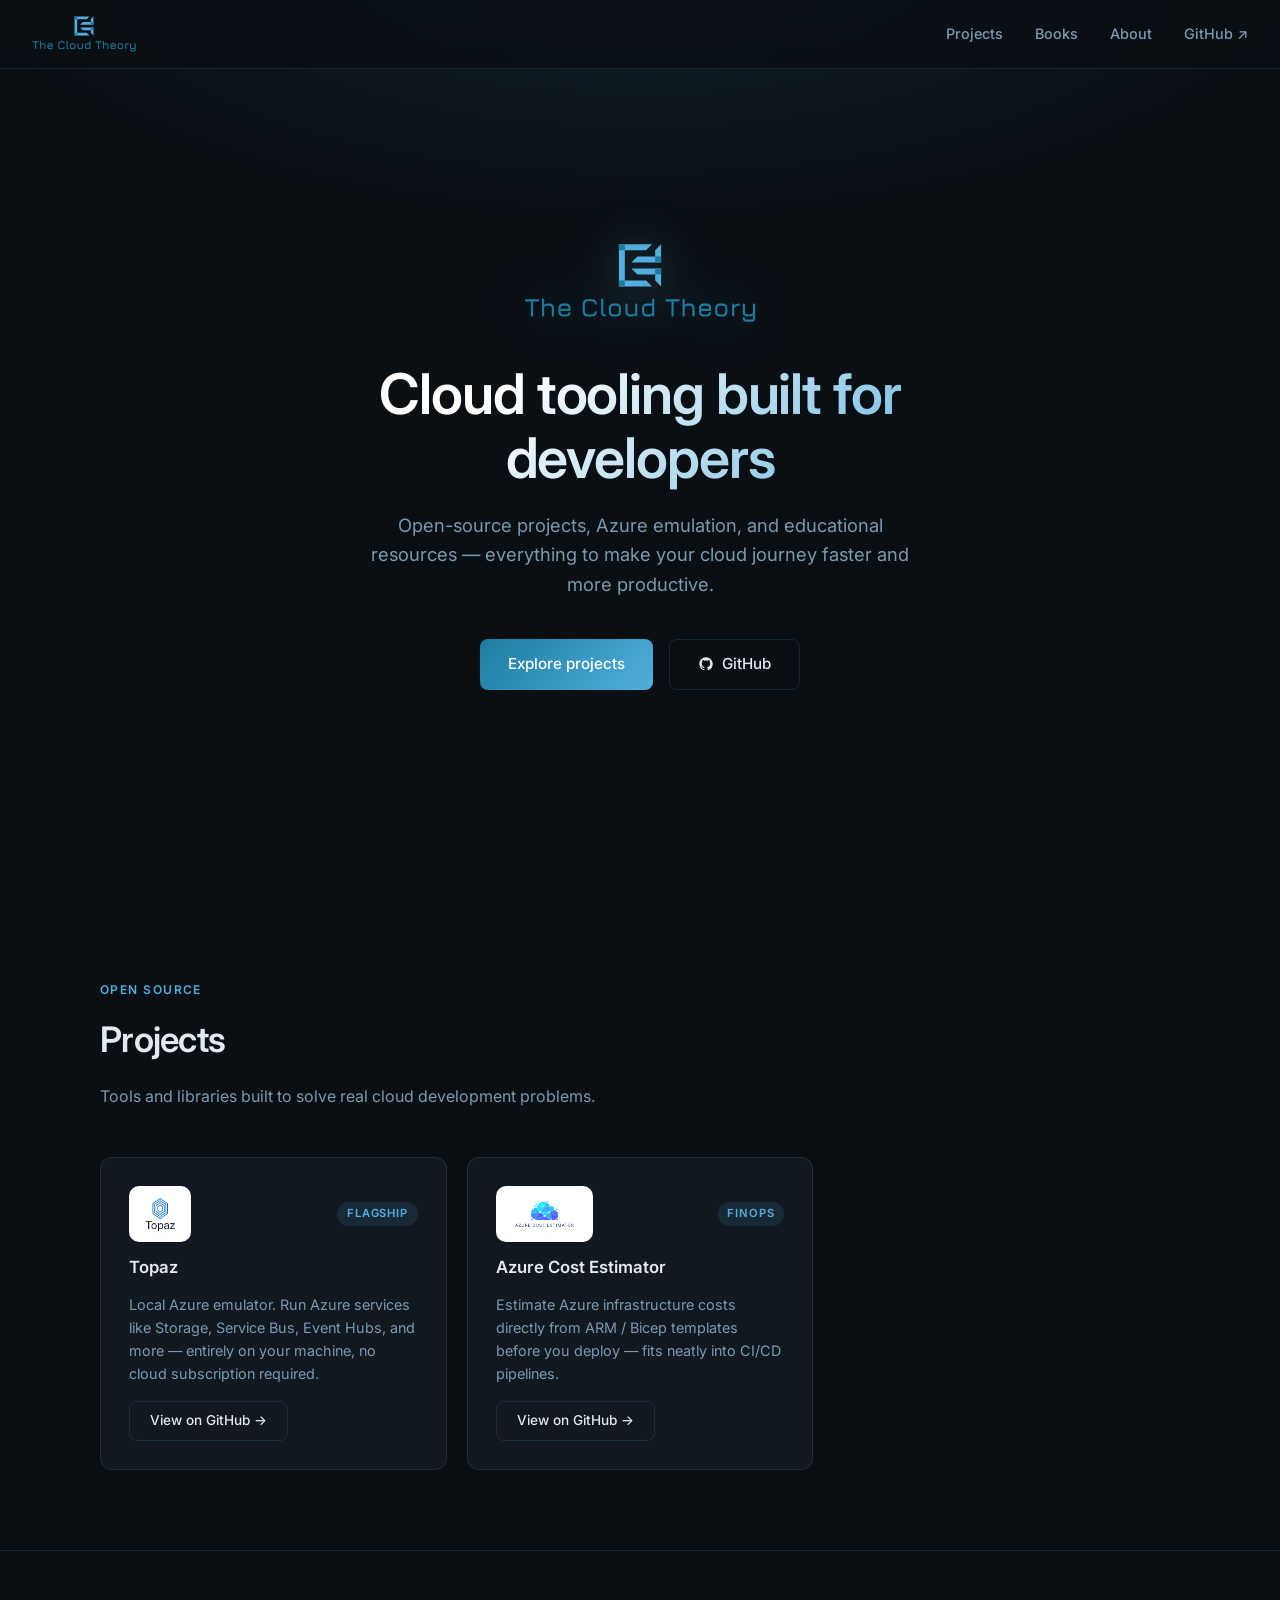
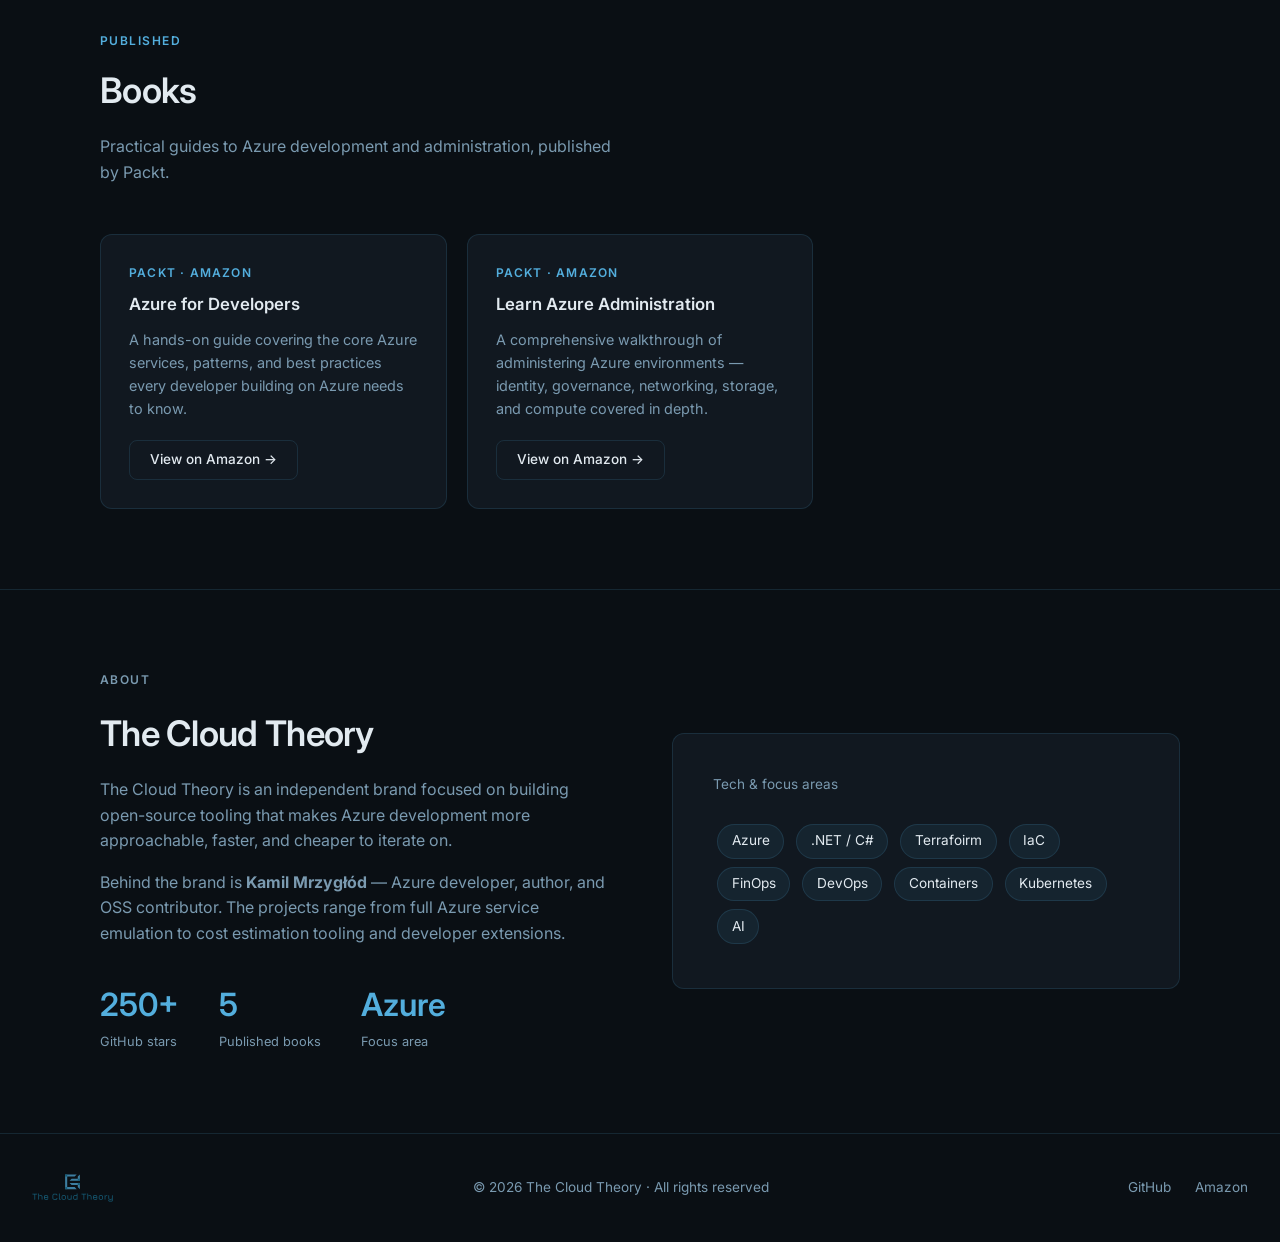
==== index.html @ 0df2d665 "Add initial HTML structure and styles for The Cloud Theory website - Created index.html with a respo" ====
<!DOCTYPE html>
<html lang="en">
<head>
  <meta charset="UTF-8" />
  <meta name="viewport" content="width=device-width, initial-scale=1.0" />
  <title>The Cloud Theory</title>
  <meta name="description" content="The Cloud Theory — open-source cloud tooling, Azure emulation, and books by Kamil Mrzygłód." />
  <link rel="preconnect" href="https://fonts.googleapis.com" />
  <link rel="preconnect" href="https://fonts.gstatic.com" crossorigin />
  <link href="https://fonts.googleapis.com/css2?family=Inter:wght@300;400;500;600&display=swap" rel="stylesheet" />
  <style>
    *, *::before, *::after { box-sizing: border-box; margin: 0; padding: 0; }

    :root {
      --blue-dark:  #1B7CA0;
      --blue-light: #53AEDD;
      --bg:         #0a0f14;
      --surface:    #111820;
      --border:     rgba(83, 174, 221, 0.15);
      --text:       #e2eaf0;
      --muted:      #7a9ab0;
      --radius:     12px;
    }

    html { scroll-behavior: smooth; }

    body {
      font-family: 'Inter', system-ui, sans-serif;
      background: var(--bg);
      color: var(--text);
      line-height: 1.6;
    }

    /* ── NAV ── */
    nav {
      position: fixed; top: 0; left: 0; right: 0; z-index: 100;
      display: flex; align-items: center; justify-content: space-between;
      padding: 1rem 2rem;
      background: rgba(10, 15, 20, 0.8);
      backdrop-filter: blur(12px);
      border-bottom: 1px solid var(--border);
    }
    nav img { height: 36px; }
    nav ul { list-style: none; display: flex; gap: 2rem; }
    nav a { color: var(--muted); text-decoration: none; font-size: .9rem; font-weight: 500; transition: color .2s; }
    nav a:hover { color: var(--blue-light); }

    /* ── HERO ── */
    .hero {
      min-height: 100vh;
      display: flex; align-items: center; justify-content: center;
      padding: 6rem 2rem 4rem;
      text-align: center;
      background:
        radial-gradient(ellipse 80% 50% at 50% -10%, rgba(83,174,221,.12) 0%, transparent 70%),
        var(--bg);
    }
    .hero-inner { max-width: 720px; }
    .hero img { height: 80px; margin-bottom: 2rem; filter: drop-shadow(0 0 24px rgba(83,174,221,.4)); }
    .hero h1 {
      font-size: clamp(2.2rem, 5vw, 3.5rem);
      font-weight: 600;
      letter-spacing: -.02em;
      line-height: 1.15;
      margin-bottom: 1.25rem;
      background: linear-gradient(135deg, #fff 30%, var(--blue-light));
      -webkit-background-clip: text; -webkit-text-fill-color: transparent; background-clip: text;
    }
    .hero p { font-size: 1.15rem; color: var(--muted); max-width: 540px; margin: 0 auto 2.5rem; }
    .btn {
      display: inline-flex; align-items: center; gap: .5rem;
      padding: .75rem 1.75rem;
      border-radius: 8px;
      font-size: .95rem; font-weight: 500;
      text-decoration: none;
      transition: all .2s;
    }
    .btn-primary {
      background: linear-gradient(135deg, var(--blue-dark), var(--blue-light));
      color: #fff;
    }
    .btn-primary:hover { opacity: .85; transform: translateY(-1px); }
    .btn-ghost {
      border: 1px solid var(--border);
      color: var(--text);
      background: transparent;
    }
    .btn-ghost:hover { border-color: var(--blue-light); color: var(--blue-light); transform: translateY(-1px); }
    .hero-ctas { display: flex; gap: 1rem; justify-content: center; flex-wrap: wrap; }

    /* ── SECTIONS ── */
    section { padding: 5rem 2rem; }
    .container { max-width: 1080px; margin: 0 auto; }
    .section-label {
      font-size: .75rem; font-weight: 600; letter-spacing: .12em; text-transform: uppercase;
      color: var(--blue-light); margin-bottom: .75rem;
    }
    .section-title {
      font-size: clamp(1.6rem, 3vw, 2.2rem); font-weight: 600;
      letter-spacing: -.02em; margin-bottom: 1rem;
    }
    .section-sub { color: var(--muted); max-width: 520px; margin-bottom: 3rem; }

    /* ── PROJECTS GRID ── */
    .projects-grid {
      display: grid;
      grid-template-columns: repeat(auto-fill, minmax(300px, 1fr));
      gap: 1.25rem;
    }
    .card {
      background: var(--surface);
      border: 1px solid var(--border);
      border-radius: var(--radius);
      padding: 1.75rem;
      text-decoration: none;
      color: inherit;
      transition: border-color .2s, transform .2s, box-shadow .2s;
      display: flex; flex-direction: column; gap: .75rem;
    }
    .card:hover {
      border-color: var(--blue-light);
      transform: translateY(-3px);
      box-shadow: 0 8px 32px rgba(83,174,221,.1);
    }
    .card-header { display: flex; align-items: center; justify-content: space-between; }
    .card-icon { font-size: 1.5rem; }
    .card-logo {
      height: 56px; width: auto;
      background: #fff;
      border-radius: 10px;
      padding: 6px 10px;
      object-fit: contain;
    }
    .card-badge {
      font-size: .7rem; font-weight: 600; letter-spacing: .08em; text-transform: uppercase;
      padding: .2rem .6rem; border-radius: 999px;
      background: rgba(83,174,221,.12); color: var(--blue-light);
    }
    .card h3 { font-size: 1.05rem; font-weight: 600; }
    .card p { font-size: .9rem; color: var(--muted); flex: 1; }
    .card-link { font-size: .85rem; color: var(--blue-light); font-weight: 500; }
    .card .btn-ghost { align-self: flex-start; padding: .5rem 1.25rem; font-size: .85rem; margin-top: .25rem; }

    /* ── BOOKS ── */
    .books-grid {
      display: grid;
      grid-template-columns: repeat(auto-fill, minmax(280px, 1fr));
      gap: 1.25rem;
    }
    .book-card {
      background: var(--surface);
      border: 1px solid var(--border);
      border-radius: var(--radius);
      padding: 1.75rem;
      text-decoration: none;
      color: inherit;
      transition: border-color .2s, transform .2s, box-shadow .2s;
      display: flex; flex-direction: column; gap: .75rem;
    }
    .book-card:hover {
      border-color: var(--blue-light);
      transform: translateY(-3px);
      box-shadow: 0 8px 32px rgba(83,174,221,.1);
    }
    .book-publisher {
      font-size: .75rem; font-weight: 600; letter-spacing: .1em; text-transform: uppercase;
      color: var(--blue-light);
    }
    .book-card h3 { font-size: 1.05rem; font-weight: 600; line-height: 1.3; }
    .book-card p { font-size: .9rem; color: var(--muted); flex: 1; }
    .book-card .btn-ghost { margin-top: .5rem; align-self: flex-start; padding: .5rem 1.25rem; font-size: .85rem; }

    /* ── ABOUT ── */
    .about-grid {
      display: grid; grid-template-columns: 1fr 1fr; gap: 4rem; align-items: center;
    }
    @media (max-width: 640px) { .about-grid { grid-template-columns: 1fr; gap: 2rem; } }
    .about-text p { color: var(--muted); margin-bottom: 1rem; }
    .stats { display: flex; gap: 2.5rem; margin-top: 2rem; flex-wrap: wrap; }
    .stat-value { font-size: 2rem; font-weight: 600; color: var(--blue-light); }
    .stat-label { font-size: .8rem; color: var(--muted); margin-top: .15rem; }
    .about-visual {
      background: var(--surface);
      border: 1px solid var(--border);
      border-radius: var(--radius);
      padding: 2.5rem;
      display: flex; flex-direction: column; gap: 1rem;
    }
    .tech-tag {
      display: inline-flex; align-items: center; gap: .4rem;
      background: rgba(83,174,221,.08); border: 1px solid var(--border);
      color: var(--text); font-size: .85rem; padding: .35rem .85rem;
      border-radius: 999px; margin: .25rem;
    }

    /* ── DIVIDER ── */
    .divider { border: none; border-top: 1px solid var(--border); }

    /* ── FOOTER ── */
    footer {
      padding: 2.5rem 2rem;
      border-top: 1px solid var(--border);
      display: flex; align-items: center; justify-content: space-between; flex-wrap: wrap; gap: 1rem;
      color: var(--muted); font-size: .85rem;
    }
    footer a { color: var(--muted); text-decoration: none; transition: color .2s; }
    footer a:hover { color: var(--blue-light); }
    footer img { height: 28px; opacity: .7; }

    @media (max-width: 640px) {
      nav ul { display: none; }
      footer { justify-content: center; text-align: center; }
    }
  </style>
</head>
<body>

  <!-- NAV -->
  <nav>
    <img src="static/tct.svg" alt="The Cloud Theory" />
    <ul>
      <li><a href="#projects">Projects</a></li>
      <li><a href="#books">Books</a></li>
      <li><a href="#about">About</a></li>
      <li><a href="https://github.com/TheCloudTheory" target="_blank" rel="noopener">GitHub ↗</a></li>
    </ul>
  </nav>

  <!-- HERO -->
  <section class="hero">
    <div class="hero-inner">
      <img src="static/tct.svg" alt="The Cloud Theory logo" />
      <h1>Cloud tooling built for developers</h1>
      <p>Open-source projects, Azure emulation, and educational resources — everything to make your cloud journey faster and more productive.</p>
      <div class="hero-ctas">
        <a href="#projects" class="btn btn-primary">Explore projects</a>
        <a href="https://github.com/TheCloudTheory" target="_blank" rel="noopener" class="btn btn-ghost">
          <svg width="16" height="16" viewBox="0 0 24 24" fill="currentColor"><path d="M12 2C6.477 2 2 6.484 2 12.017c0 4.425 2.865 8.18 6.839 9.504.5.092.682-.217.682-.483 0-.237-.008-.868-.013-1.703-2.782.605-3.369-1.343-3.369-1.343-.454-1.158-1.11-1.466-1.11-1.466-.908-.62.069-.608.069-.608 1.003.07 1.531 1.032 1.531 1.032.892 1.53 2.341 1.088 2.91.832.092-.647.35-1.088.636-1.338-2.22-.253-4.555-1.113-4.555-4.951 0-1.093.39-1.988 1.029-2.688-.103-.253-.446-1.272.098-2.65 0 0 .84-.27 2.75 1.026A9.564 9.564 0 0112 6.844c.85.004 1.705.115 2.504.337 1.909-1.296 2.747-1.027 2.747-1.027.546 1.379.202 2.398.1 2.651.64.7 1.028 1.595 1.028 2.688 0 3.848-2.339 4.695-4.566 4.92.359.31.678.921.678 1.856 0 1.338-.012 2.419-.012 2.747 0 .268.18.58.688.482A10.019 10.019 0 0022 12.017C22 6.484 17.522 2 12 2z"/></svg>
          GitHub
        </a>
      </div>
    </div>
  </section>

  <!-- PROJECTS -->
  <section id="projects">
    <div class="container">
      <p class="section-label">Open Source</p>
      <h2 class="section-title">Projects</h2>
      <p class="section-sub">Tools and libraries built to solve real cloud development problems.</p>

      <div class="projects-grid">

        <a class="card" href="https://github.com/TheCloudTheory/Topaz" target="_blank" rel="noopener">
          <div class="card-header">
            <img src="static/topaz-logo.png" alt="Topaz" class="card-logo" />
            <span class="card-badge">Flagship</span>
          </div>
          <h3>Topaz</h3>
          <p>Local Azure emulator. Run Azure services like Storage, Service Bus, Event Hubs, and more — entirely on your machine, no cloud subscription required.</p>
          <span class="btn btn-ghost">View on GitHub →</span>
        </a>

        <a class="card" href="https://github.com/TheCloudTheory/arm-estimator" target="_blank" rel="noopener">
          <div class="card-header">
            <img src="static/ace-logo.png" alt="Azure Cost Estimator" class="card-logo" />
            <span class="card-badge">FinOps</span>
          </div>
          <h3>Azure Cost Estimator</h3>
          <p>Estimate Azure infrastructure costs directly from ARM / Bicep templates before you deploy — fits neatly into CI/CD pipelines.</p>
          <span class="btn btn-ghost">View on GitHub →</span>
        </a>

      </div>
    </div>
  </section>

  <hr class="divider" />

  <!-- BOOKS -->
  <section id="books">
    <div class="container">
      <p class="section-label">Published</p>
      <h2 class="section-title">Books</h2>
      <p class="section-sub">Practical guides to Azure development and administration, published by Packt.</p>

      <div class="books-grid">

        <a class="book-card" href="https://www.amazon.com/s?k=Azure+for+Developers+Kamil+Mrzyglod" target="_blank" rel="noopener">
          <span class="book-publisher">Packt · Amazon</span>
          <h3>Azure for Developers</h3>
          <p>A hands-on guide covering the core Azure services, patterns, and best practices every developer building on Azure needs to know.</p>
          <span class="btn btn-ghost">View on Amazon →</span>
        </a>

        <a class="book-card" href="https://www.amazon.com/s?k=Learn+Azure+Administration+Kamil+Mrzyglod" target="_blank" rel="noopener">
          <span class="book-publisher">Packt · Amazon</span>
          <h3>Learn Azure Administration</h3>
          <p>A comprehensive walkthrough of administering Azure environments — identity, governance, networking, storage, and compute covered in depth.</p>
          <span class="btn btn-ghost">View on Amazon →</span>
        </a>

      </div>
    </div>
  </section>

  <hr class="divider" />

  <!-- ABOUT -->
  <section id="about">
    <div class="container">
      <div class="about-grid">
        <div class="about-text">
          <p class="section-label">About</p>
          <h2 class="section-title">The Cloud Theory</h2>
          <p>The Cloud Theory is an independent brand focused on building open-source tooling that makes Azure development more approachable, faster, and cheaper to iterate on.</p>
          <p>Behind the brand is <strong>Kamil Mrzygłód</strong> — Azure developer, author, and OSS contributor. The projects range from full Azure service emulation to cost estimation tooling and developer extensions.</p>
          <div class="stats">
            <div>
              <div class="stat-value">250+</div>
              <div class="stat-label">GitHub stars</div>
            </div>
            <div>
              <div class="stat-value">5</div>
              <div class="stat-label">Published books</div>
            </div>
            <div>
              <div class="stat-value">Azure</div>
              <div class="stat-label">Focus area</div>
            </div>
          </div>
        </div>
        <div class="about-visual">
          <p style="font-size:.85rem;color:var(--muted);margin-bottom:.5rem;">Tech &amp; focus areas</p>
          <div>
            <span class="tech-tag">Azure</span>
            <span class="tech-tag">.NET / C#</span>
            <span class="tech-tag">Terrafoirm</span>
            <span class="tech-tag">IaC</span>
            <span class="tech-tag">FinOps</span>
            <span class="tech-tag">DevOps</span>
            <span class="tech-tag">Containers</span>
            <span class="tech-tag">Kubernetes</span>
            <span class="tech-tag">AI</span>
          </div>
        </div>
      </div>
    </div>
  </section>

  <!-- FOOTER -->
  <footer>
    <img src="static/tct.svg" alt="The Cloud Theory" />
    <span>© 2026 The Cloud Theory · All rights reserved</span>
    <div style="display:flex;gap:1.5rem;">
      <a href="https://github.com/TheCloudTheory" target="_blank" rel="noopener">GitHub</a>
      <a href="https://www.amazon.com/s?k=Kamil+Mrzyglod" target="_blank" rel="noopener">Amazon</a>
    </div>
  </footer>

</body>
</html>
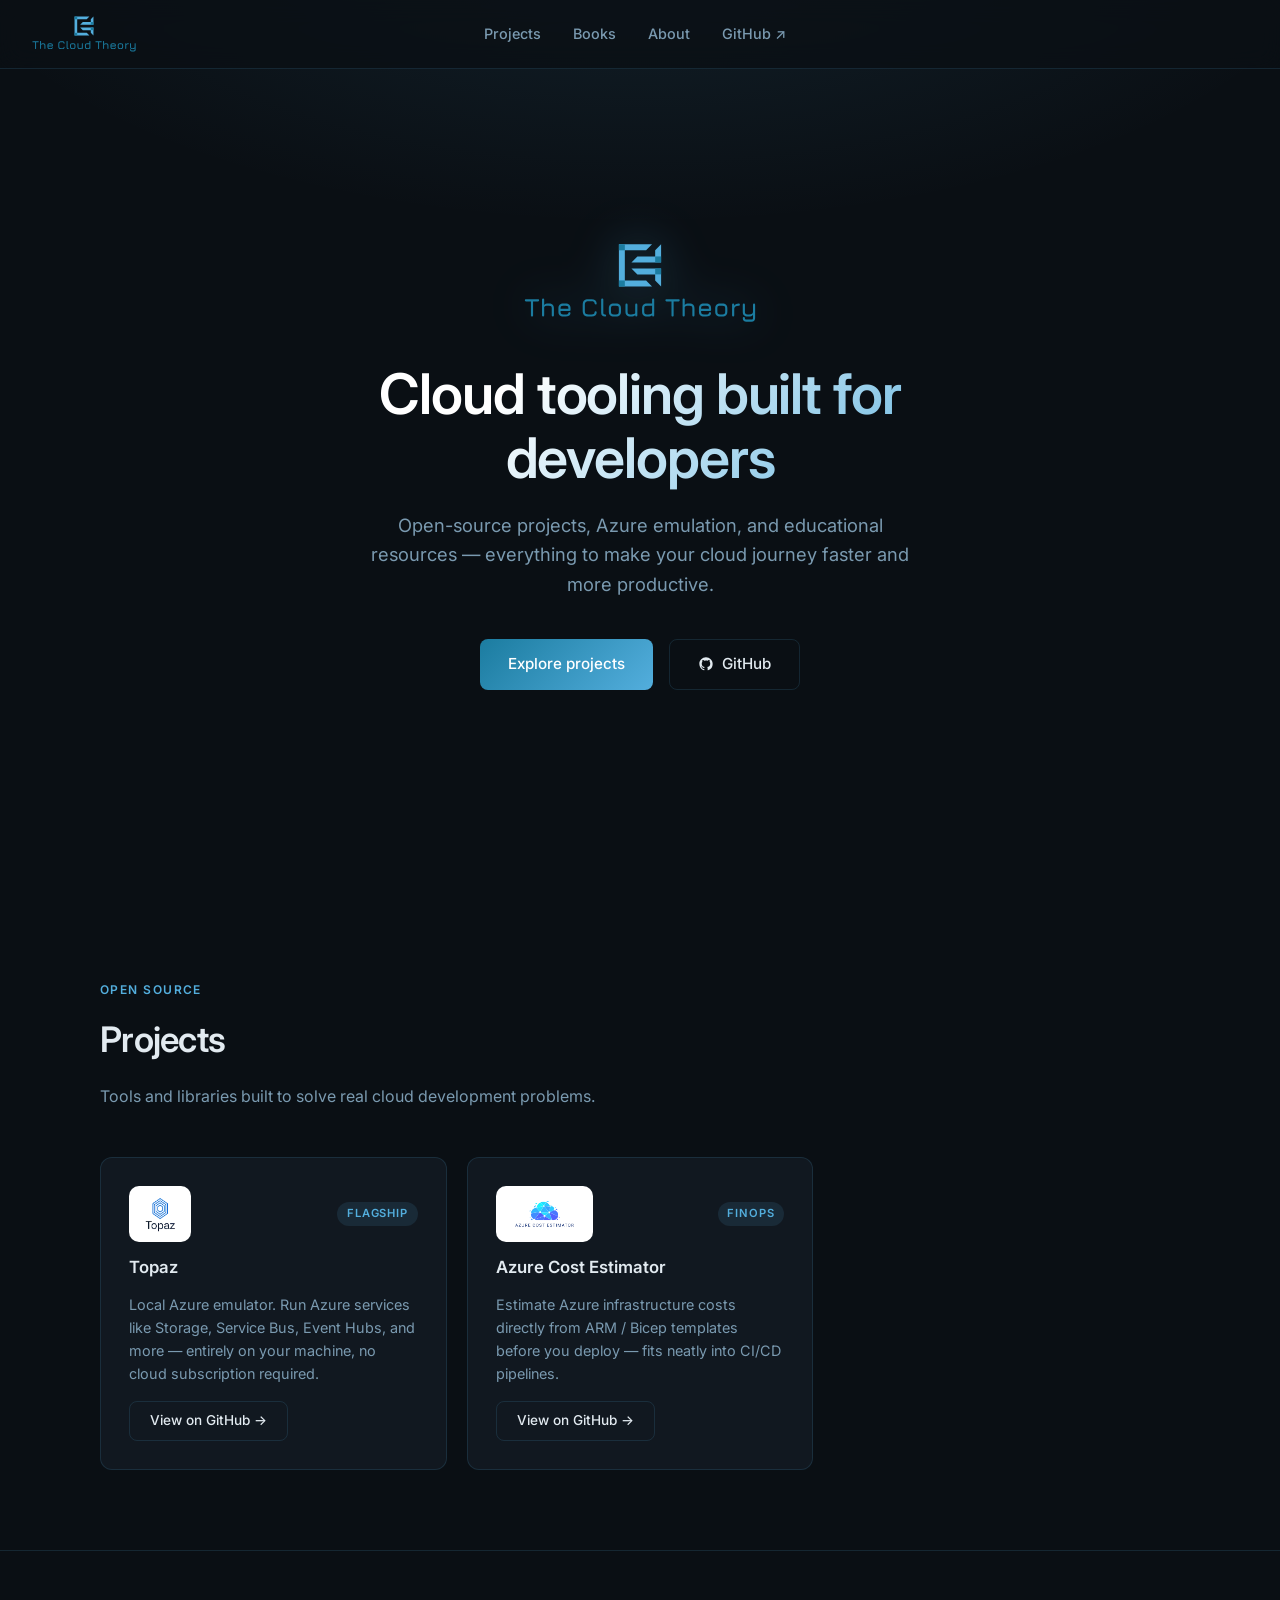
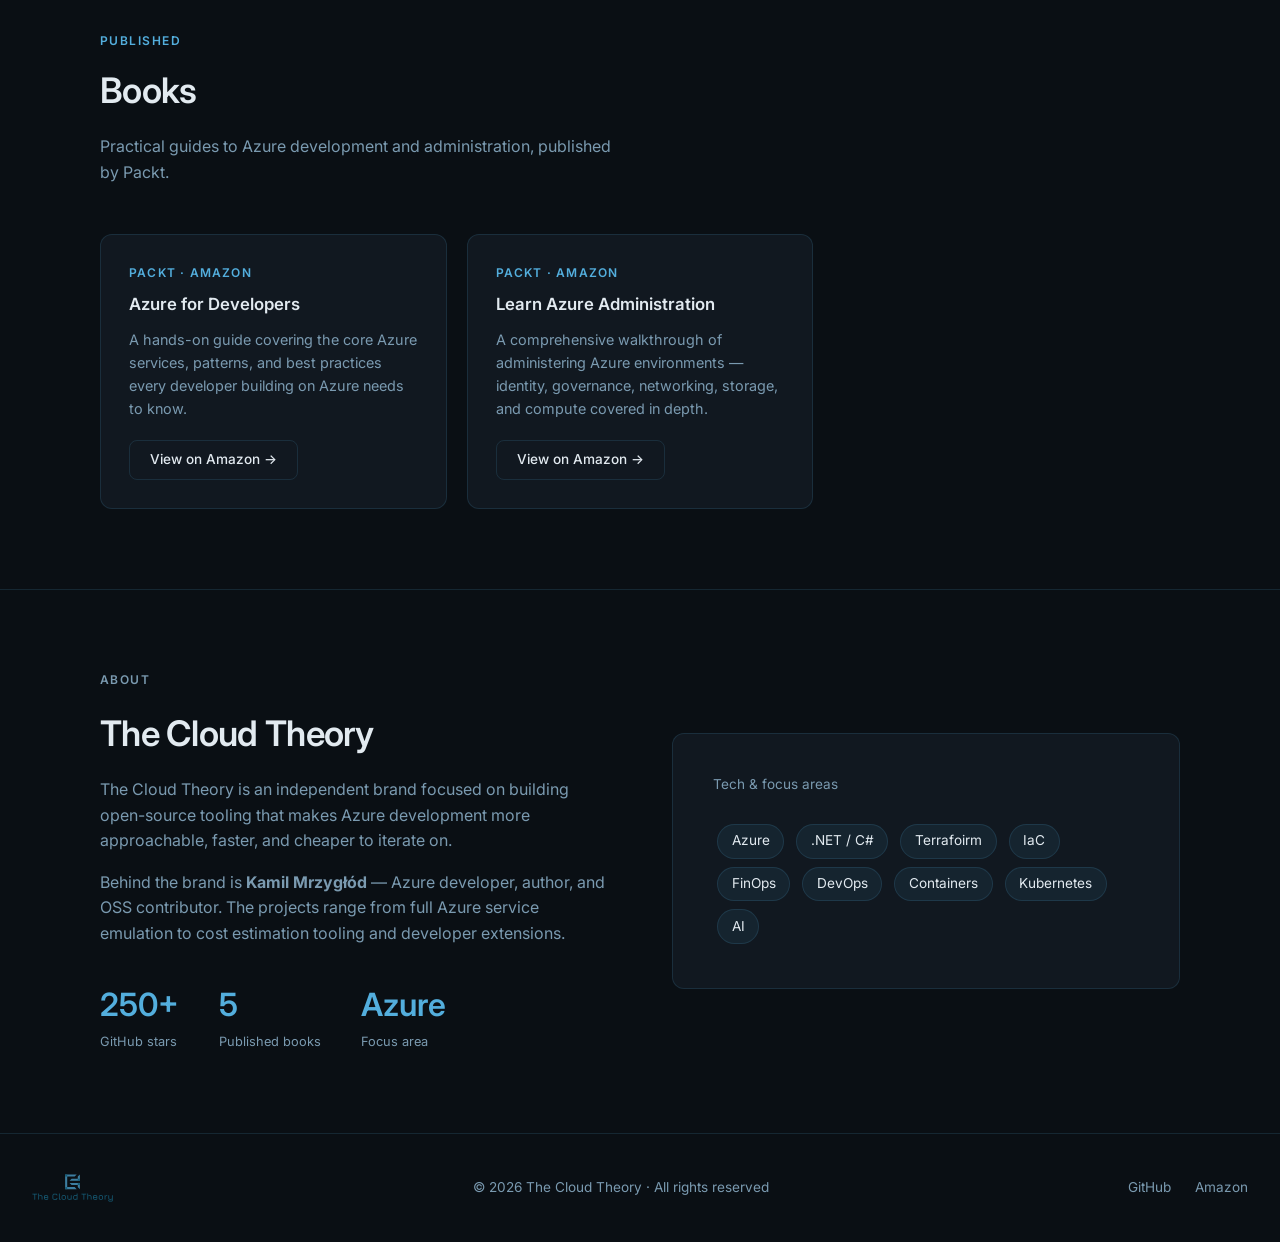
==== commit 343a3ec1: "Add GitHub Sponsors button to navigation" ====
--- a/index.html
+++ b/index.html
@@ -224,6 +224,7 @@
       <li><a href="#about">About</a></li>
       <li><a href="https://github.com/TheCloudTheory" target="_blank" rel="noopener">GitHub ↗</a></li>
     </ul>
+    <iframe src="https://github.com/sponsors/TheCloudTheory/button" title="Sponsor TheCloudTheory" height="32" width="114" style="border: 0; border-radius: 6px;"></iframe>
   </nav>
 
   <!-- HERO -->
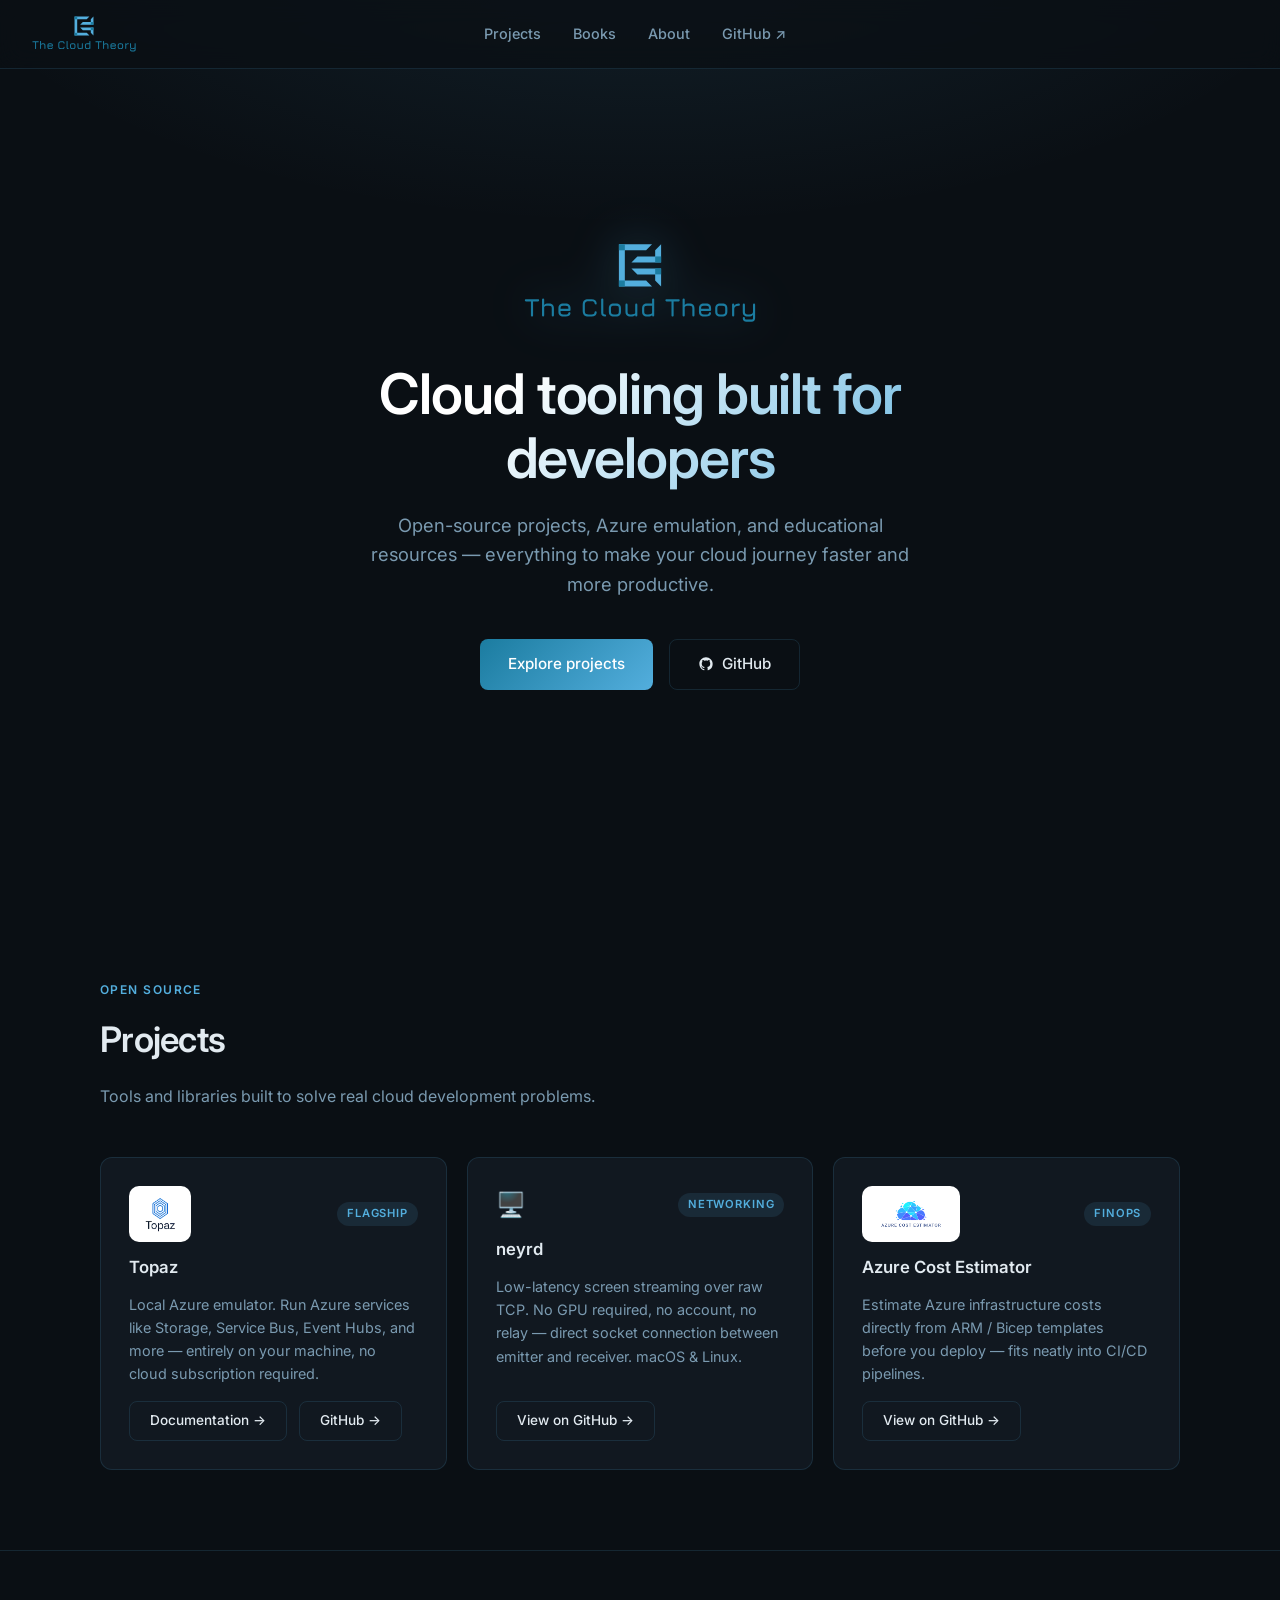
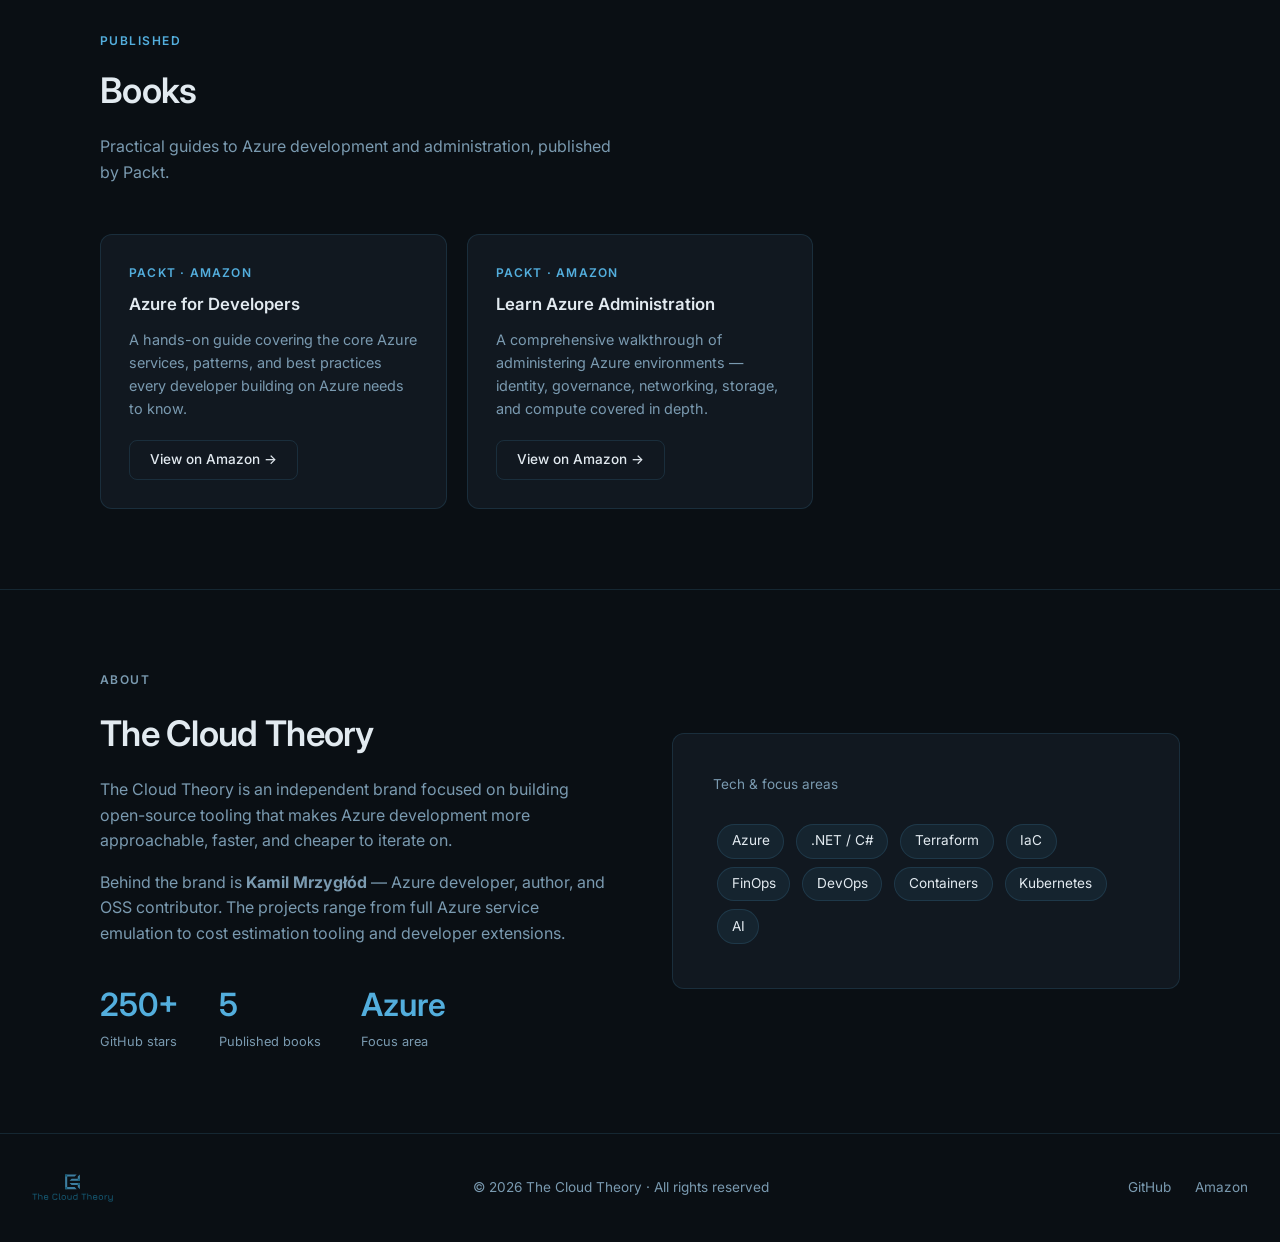
==== commit 3b30a810: "Update project cards in index.html with new links and correct Terraform spelling" ====
--- a/index.html
+++ b/index.html
@@ -252,13 +252,26 @@
 
       <div class="projects-grid">
 
-        <a class="card" href="https://github.com/TheCloudTheory/Topaz" target="_blank" rel="noopener">
+        <div class="card">
           <div class="card-header">
             <img src="static/topaz-logo.png" alt="Topaz" class="card-logo" />
             <span class="card-badge">Flagship</span>
           </div>
           <h3>Topaz</h3>
           <p>Local Azure emulator. Run Azure services like Storage, Service Bus, Event Hubs, and more — entirely on your machine, no cloud subscription required.</p>
+          <div style="display:flex;gap:.75rem;flex-wrap:wrap;">
+            <a href="https://topaz.thecloudtheory.com/docs/intro/" class="btn btn-ghost">Documentation →</a>
+            <a href="https://github.com/TheCloudTheory/Topaz" target="_blank" rel="noopener" class="btn btn-ghost">GitHub →</a>
+          </div>
+        </div>
+
+        <a class="card" href="https://github.com/TheCloudTheory/neyrd" target="_blank" rel="noopener">
+          <div class="card-header">
+            <span class="card-icon">🖥️</span>
+            <span class="card-badge">Networking</span>
+          </div>
+          <h3>neyrd</h3>
+          <p>Low-latency screen streaming over raw TCP. No GPU required, no account, no relay — direct socket connection between emitter and receiver. macOS &amp; Linux.</p>
           <span class="btn btn-ghost">View on GitHub →</span>
         </a>
 
@@ -336,7 +349,7 @@
           <div>
             <span class="tech-tag">Azure</span>
             <span class="tech-tag">.NET / C#</span>
-            <span class="tech-tag">Terrafoirm</span>
+            <span class="tech-tag">Terraform</span>
             <span class="tech-tag">IaC</span>
             <span class="tech-tag">FinOps</span>
             <span class="tech-tag">DevOps</span>
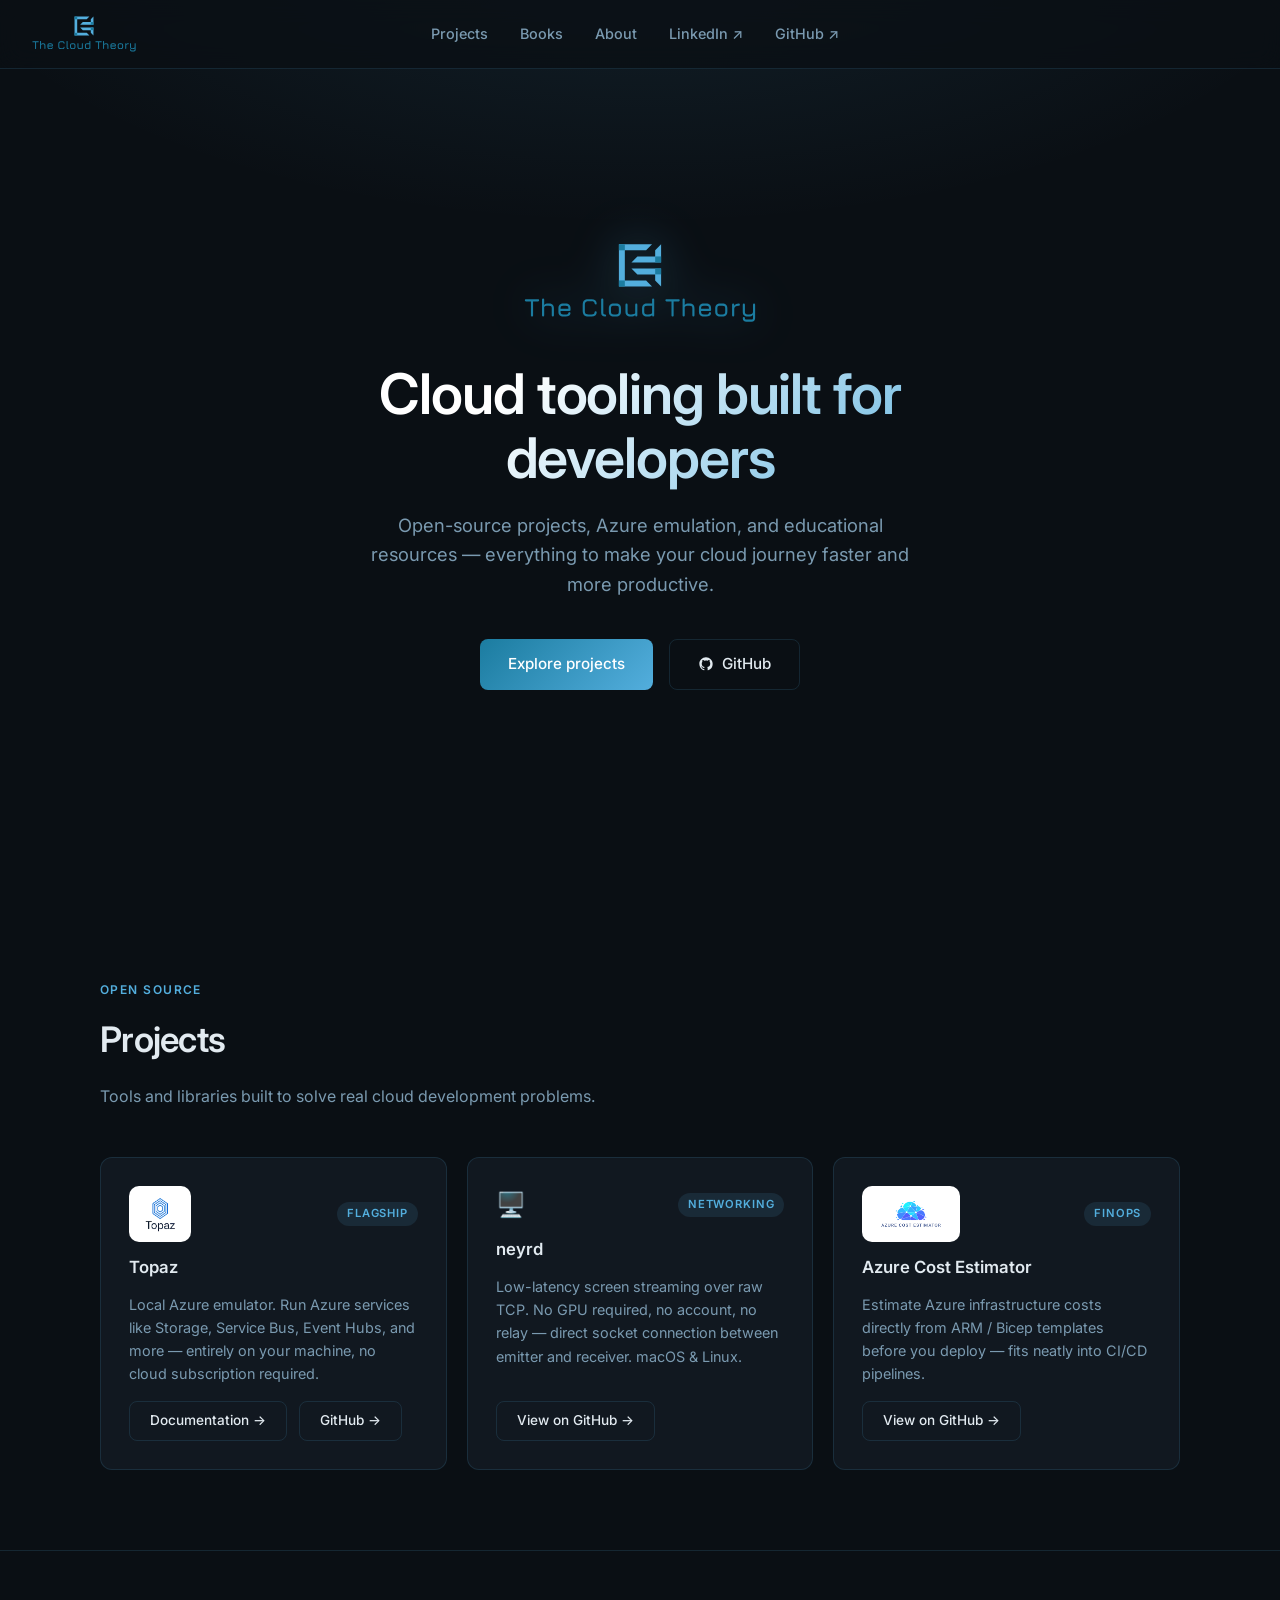
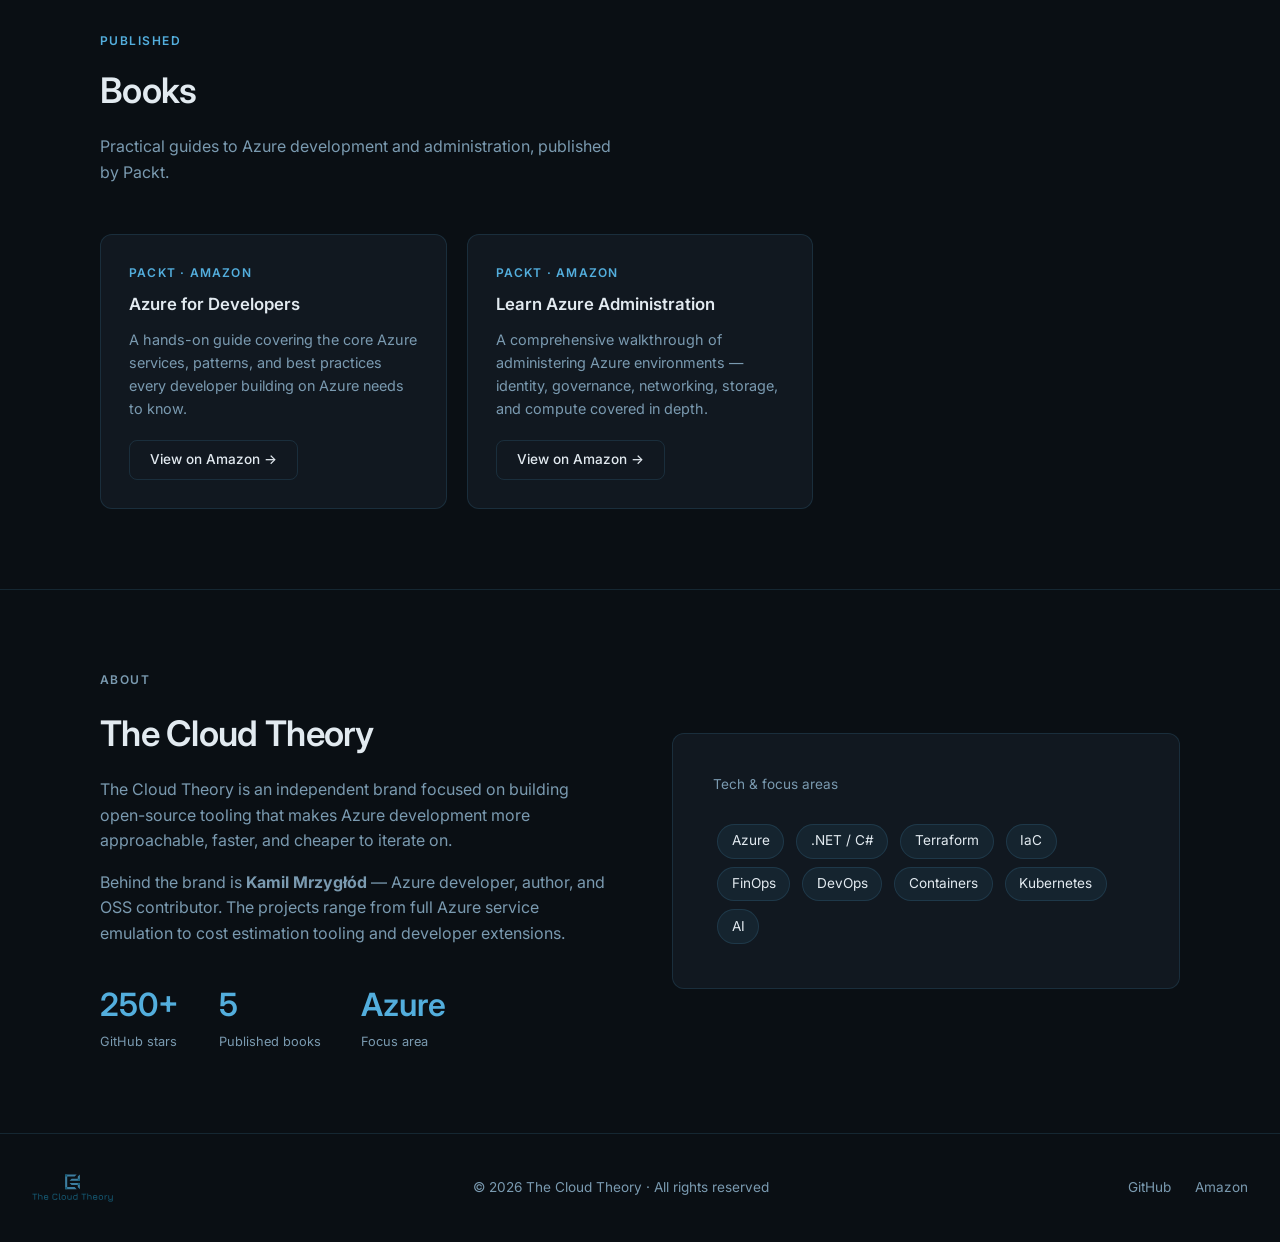
==== commit bbeb91f6: "Add LinkedIn link to navigation" ====
--- a/index.html
+++ b/index.html
@@ -222,6 +222,7 @@
       <li><a href="#projects">Projects</a></li>
       <li><a href="#books">Books</a></li>
       <li><a href="#about">About</a></li>
+      <li><a href="https://www.linkedin.com/in/kamil-mrzyglod" target="_blank" rel="noopener">LinkedIn ↗</a></li>
       <li><a href="https://github.com/TheCloudTheory" target="_blank" rel="noopener">GitHub ↗</a></li>
     </ul>
     <iframe src="https://github.com/sponsors/TheCloudTheory/button" title="Sponsor TheCloudTheory" height="32" width="114" style="border: 0; border-radius: 6px;"></iframe>
